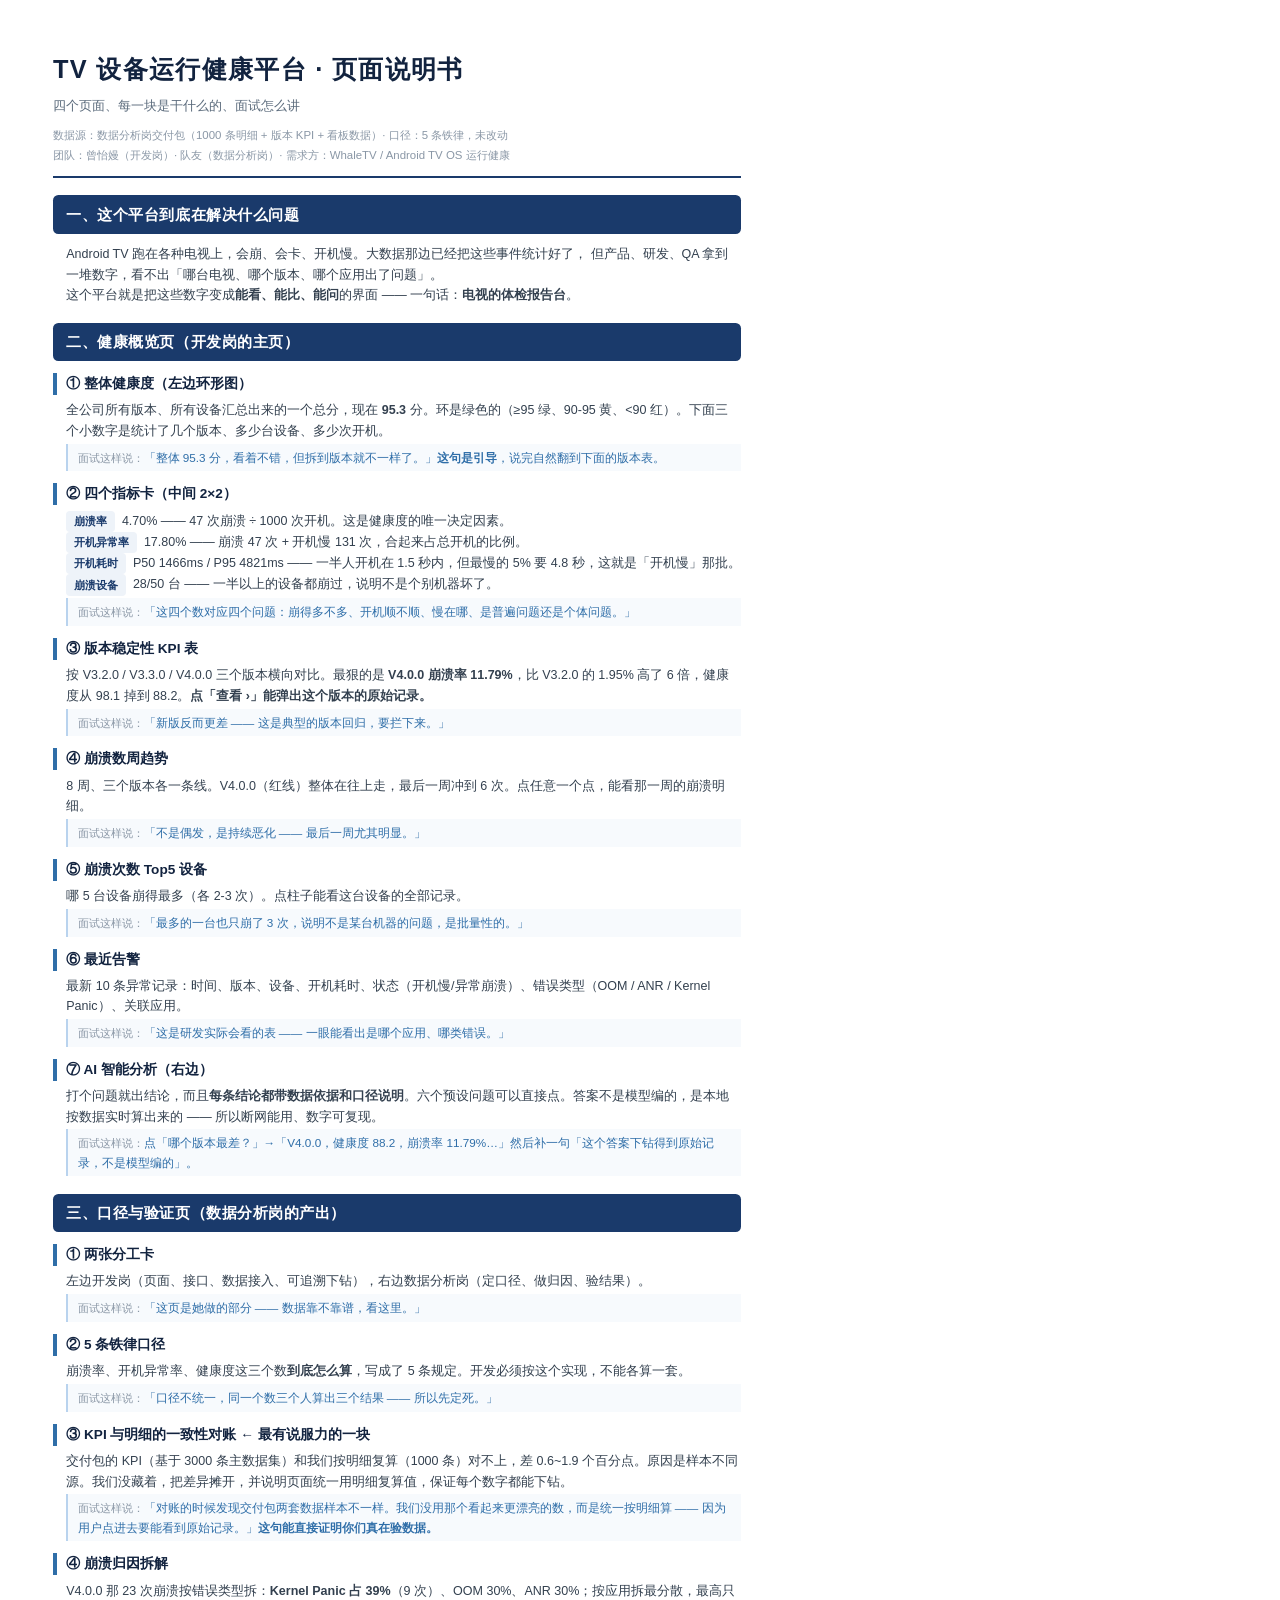
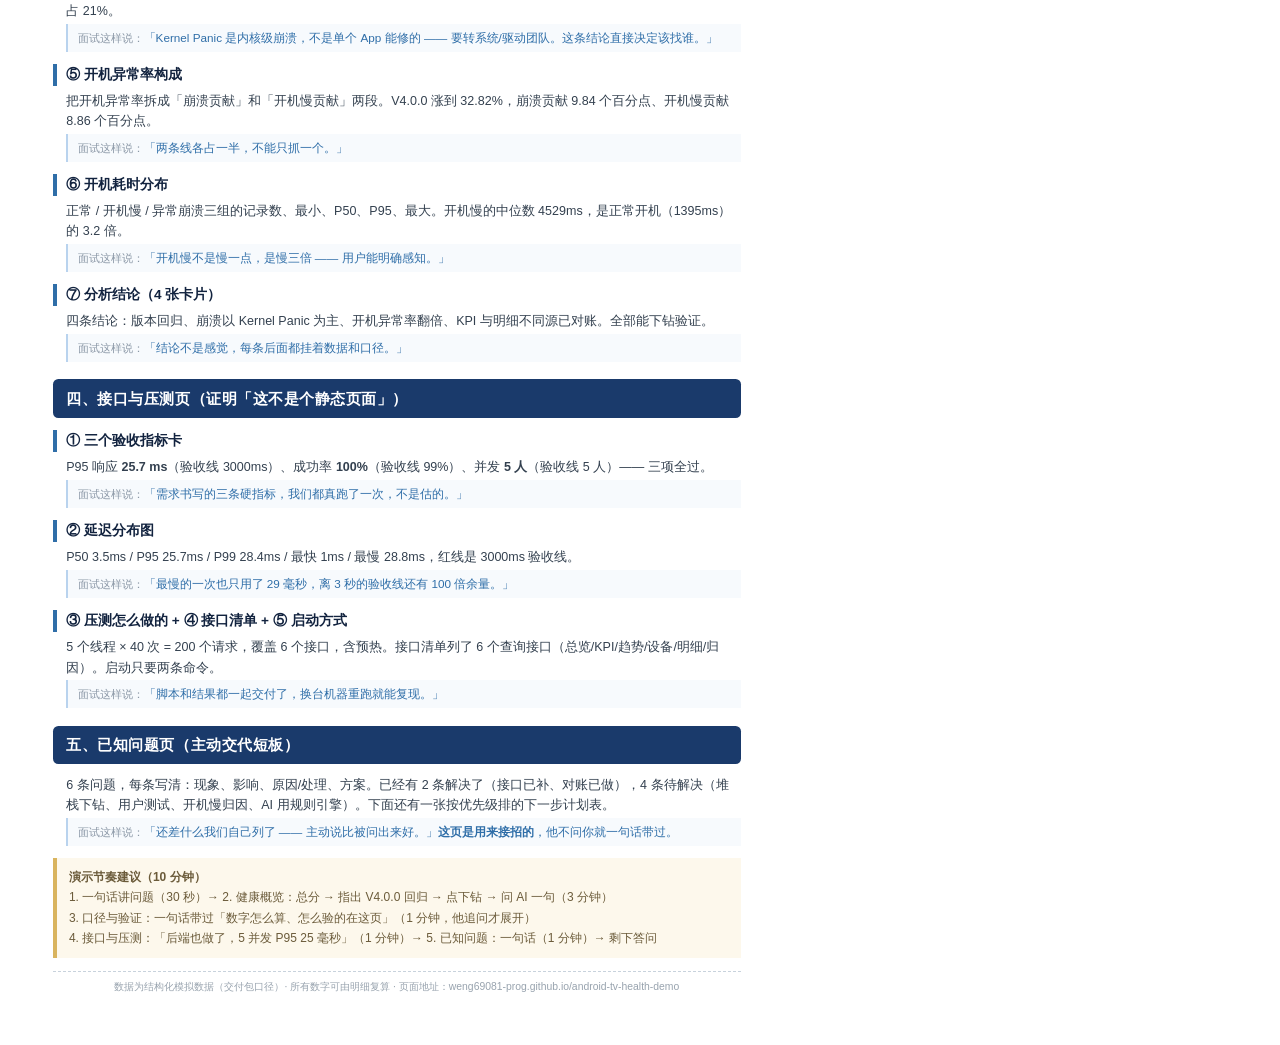
==== guide.html @ fd3b83c3 "add guide.html" ====
<!DOCTYPE html>
<html lang="zh-CN">
<head>
<meta charset="UTF-8">
<style>
  @page { size:A4; margin:0; }
  *{margin:0;padding:0;box-sizing:border-box;}
  body{font-family:"Microsoft YaHei","PingFang SC",sans-serif;width:210mm;color:#22272e;
       font-size:9.6pt;line-height:1.62;padding:13mm 14mm;}
  .cover{border-bottom:2.2pt solid #1a3a6b;padding-bottom:8pt;margin-bottom:11pt;}
  .cover h1{font-size:19pt;color:#12233f;letter-spacing:1pt;}
  .cover .sub{font-size:10pt;color:#5b6b7c;margin-top:4pt;}
  .cover .meta{font-size:8.6pt;color:#8a97a6;margin-top:7pt;line-height:1.7;}

  h2{font-size:11.6pt;color:#fff;background:#1a3a6b;padding:5pt 10pt;border-radius:4pt;
     margin:13pt 0 8pt;letter-spacing:.4pt;}
  h3{font-size:10.2pt;color:#12233f;margin:9pt 0 4pt;padding-left:7pt;border-left:3pt solid #2f6ea8;}
  .blk{margin-bottom:7pt;padding-left:10pt;}
  .blk .n{display:inline-block;background:#eef3f9;color:#1a3a6b;font-weight:700;font-size:8.6pt;
          padding:1pt 6pt;border-radius:3pt;margin-right:5pt;}
  .blk .what{font-size:9.4pt;color:#33404f;}
  .blk .say{margin-top:2pt;font-size:8.8pt;color:#2f6ea8;background:#f7fafd;
            border-left:2pt solid #b9d3ee;padding:3pt 7pt;}
  .blk .say::before{content:"面试这样说：";color:#8a97a6;font-size:8.2pt;}
  .tip{background:#fdf8ec;border-left:3pt solid #d9b45e;padding:7pt 9pt;font-size:9pt;
       color:#6b5b3a;margin:9pt 0;line-height:1.7;}
  .foot{margin-top:10pt;border-top:.5pt dashed #c8d2dc;padding-top:5pt;
        font-size:7.8pt;color:#98a3ae;text-align:center;}
  table{width:100%;border-collapse:collapse;font-size:8.8pt;margin-top:5pt;}
  th{background:#eef3f9;color:#1a3a6b;text-align:left;padding:4pt 7pt;font-weight:600;}
  td{padding:4pt 7pt;border-bottom:.5pt solid #eef2f7;vertical-align:top;}
</style>
</head>
<body>

<div class="cover">
  <h1>TV 设备运行健康平台 · 页面说明书</h1>
  <div class="sub">四个页面、每一块是干什么的、面试怎么讲</div>
  <div class="meta">
    数据源：数据分析岗交付包（1000 条明细 + 版本 KPI + 看板数据）· 口径：5 条铁律，未改动<br>
    团队：曾怡嫚（开发岗）· 队友（数据分析岗）· 需求方：WhaleTV / Android TV OS 运行健康
  </div>
</div>

<h2>一、这个平台到底在解决什么问题</h2>
<div class="blk">
  <div class="what">
    Android TV 跑在各种电视上，会崩、会卡、开机慢。大数据那边已经把这些事件统计好了，
    但产品、研发、QA 拿到一堆数字，看不出「哪台电视、哪个版本、哪个应用出了问题」。<br>
    这个平台就是把这些数字变成<b>能看、能比、能问</b>的界面 —— 一句话：<b>电视的体检报告台</b>。
  </div>
</div>

<h2>二、健康概览页（开发岗的主页）</h2>

<h3>① 整体健康度（左边环形图）</h3>
<div class="blk">
  <div class="what">全公司所有版本、所有设备汇总出来的一个总分，现在 <b>95.3</b> 分。环是绿色的（≥95 绿、90-95 黄、&lt;90 红）。下面三个小数字是统计了几个版本、多少台设备、多少次开机。</div>
  <div class="say">「整体 95.3 分，看着不错，但拆到版本就不一样了。」<b>这句是引导</b>，说完自然翻到下面的版本表。</div>
</div>

<h3>② 四个指标卡（中间 2×2）</h3>
<div class="blk">
  <div class="what">
    <span class="n">崩溃率</span>4.70% —— 47 次崩溃 ÷ 1000 次开机。这是健康度的唯一决定因素。<br>
    <span class="n">开机异常率</span>17.80% —— 崩溃 47 次 + 开机慢 131 次，合起来占总开机的比例。<br>
    <span class="n">开机耗时</span>P50 1466ms / P95 4821ms —— 一半人开机在 1.5 秒内，但最慢的 5% 要 4.8 秒，这就是「开机慢」那批。<br>
    <span class="n">崩溃设备</span>28/50 台 —— 一半以上的设备都崩过，说明不是个别机器坏了。
  </div>
  <div class="say">「这四个数对应四个问题：崩得多不多、开机顺不顺、慢在哪、是普遍问题还是个体问题。」</div>
</div>

<h3>③ 版本稳定性 KPI 表</h3>
<div class="blk">
  <div class="what">按 V3.2.0 / V3.3.0 / V4.0.0 三个版本横向对比。最狠的是 <b>V4.0.0 崩溃率 11.79%</b>，比 V3.2.0 的 1.95% 高了 6 倍，健康度从 98.1 掉到 88.2。<b>点「查看 ›」能弹出这个版本的原始记录。</b></div>
  <div class="say">「新版反而更差 —— 这是典型的版本回归，要拦下来。」</div>
</div>

<h3>④ 崩溃数周趋势</h3>
<div class="blk">
  <div class="what">8 周、三个版本各一条线。V4.0.0（红线）整体在往上走，最后一周冲到 6 次。点任意一个点，能看那一周的崩溃明细。</div>
  <div class="say">「不是偶发，是持续恶化 —— 最后一周尤其明显。」</div>
</div>

<h3>⑤ 崩溃次数 Top5 设备</h3>
<div class="blk">
  <div class="what">哪 5 台设备崩得最多（各 2-3 次）。点柱子能看这台设备的全部记录。</div>
  <div class="say">「最多的一台也只崩了 3 次，说明不是某台机器的问题，是批量性的。」</div>
</div>

<h3>⑥ 最近告警</h3>
<div class="blk">
  <div class="what">最新 10 条异常记录：时间、版本、设备、开机耗时、状态（开机慢/异常崩溃）、错误类型（OOM / ANR / Kernel Panic）、关联应用。</div>
  <div class="say">「这是研发实际会看的表 —— 一眼能看出是哪个应用、哪类错误。」</div>
</div>

<h3>⑦ AI 智能分析（右边）</h3>
<div class="blk">
  <div class="what">打个问题就出结论，而且<b>每条结论都带数据依据和口径说明</b>。六个预设问题可以直接点。答案不是模型编的，是本地按数据实时算出来的 —— 所以断网能用、数字可复现。</div>
  <div class="say">点「哪个版本最差？」→「V4.0.0，健康度 88.2，崩溃率 11.79%…」然后补一句「这个答案下钻得到原始记录，不是模型编的」。</div>
</div>

<h2>三、口径与验证页（数据分析岗的产出）</h2>

<h3>① 两张分工卡</h3>
<div class="blk">
  <div class="what">左边开发岗（页面、接口、数据接入、可追溯下钻），右边数据分析岗（定口径、做归因、验结果）。</div>
  <div class="say">「这页是她做的部分 —— 数据靠不靠谱，看这里。」</div>
</div>

<h3>② 5 条铁律口径</h3>
<div class="blk">
  <div class="what">崩溃率、开机异常率、健康度这三个数<b>到底怎么算</b>，写成了 5 条规定。开发必须按这个实现，不能各算一套。</div>
  <div class="say">「口径不统一，同一个数三个人算出三个结果 —— 所以先定死。」</div>
</div>

<h3>③ KPI 与明细的一致性对账 ← 最有说服力的一块</h3>
<div class="blk">
  <div class="what">交付包的 KPI（基于 3000 条主数据集）和我们按明细复算（1000 条）对不上，差 0.6~1.9 个百分点。原因是样本不同源。我们没藏着，把差异摊开，并说明页面统一用明细复算值，保证每个数字都能下钻。</div>
  <div class="say">「对账的时候发现交付包两套数据样本不一样。我们没用那个看起来更漂亮的数，而是统一按明细算 —— 因为用户点进去要能看到原始记录。」<b>这句能直接证明你们真在验数据。</b></div>
</div>

<h3>④ 崩溃归因拆解</h3>
<div class="blk">
  <div class="what">V4.0.0 那 23 次崩溃按错误类型拆：<b>Kernel Panic 占 39%</b>（9 次）、OOM 30%、ANR 30%；按应用拆最分散，最高只占 21%。</div>
  <div class="say">「Kernel Panic 是内核级崩溃，不是单个 App 能修的 —— 要转系统/驱动团队。这条结论直接决定该找谁。」</div>
</div>

<h3>⑤ 开机异常率构成</h3>
<div class="blk">
  <div class="what">把开机异常率拆成「崩溃贡献」和「开机慢贡献」两段。V4.0.0 涨到 32.82%，崩溃贡献 9.84 个百分点、开机慢贡献 8.86 个百分点。</div>
  <div class="say">「两条线各占一半，不能只抓一个。」</div>
</div>

<h3>⑥ 开机耗时分布</h3>
<div class="blk">
  <div class="what">正常 / 开机慢 / 异常崩溃三组的记录数、最小、P50、P95、最大。开机慢的中位数 4529ms，是正常开机（1395ms）的 3.2 倍。</div>
  <div class="say">「开机慢不是慢一点，是慢三倍 —— 用户能明确感知。」</div>
</div>

<h3>⑦ 分析结论（4 张卡片）</h3>
<div class="blk">
  <div class="what">四条结论：版本回归、崩溃以 Kernel Panic 为主、开机异常率翻倍、KPI 与明细不同源已对账。全部能下钻验证。</div>
  <div class="say">「结论不是感觉，每条后面都挂着数据和口径。」</div>
</div>

<h2>四、接口与压测页（证明「这不是个静态页面」）</h2>

<h3>① 三个验收指标卡</h3>
<div class="blk">
  <div class="what">P95 响应 <b>25.7 ms</b>（验收线 3000ms）、成功率 <b>100%</b>（验收线 99%）、并发 <b>5 人</b>（验收线 5 人）—— 三项全过。</div>
  <div class="say">「需求书写的三条硬指标，我们都真跑了一次，不是估的。」</div>
</div>

<h3>② 延迟分布图</h3>
<div class="blk">
  <div class="what">P50 3.5ms / P95 25.7ms / P99 28.4ms / 最快 1ms / 最慢 28.8ms，红线是 3000ms 验收线。</div>
  <div class="say">「最慢的一次也只用了 29 毫秒，离 3 秒的验收线还有 100 倍余量。」</div>
</div>

<h3>③ 压测怎么做的 + ④ 接口清单 + ⑤ 启动方式</h3>
<div class="blk">
  <div class="what">5 个线程 × 40 次 = 200 个请求，覆盖 6 个接口，含预热。接口清单列了 6 个查询接口（总览/KPI/趋势/设备/明细/归因）。启动只要两条命令。</div>
  <div class="say">「脚本和结果都一起交付了，换台机器重跑就能复现。」</div>
</div>

<h2>五、已知问题页（主动交代短板）</h2>
<div class="blk">
  <div class="what">6 条问题，每条写清：现象、影响、原因/处理、方案。已经有 2 条解决了（接口已补、对账已做），4 条待解决（堆栈下钻、用户测试、开机慢归因、AI 用规则引擎）。下面还有一张按优先级排的下一步计划表。</div>
  <div class="say">「还差什么我们自己列了 —— 主动说比被问出来好。」<b>这页是用来接招的</b>，他不问你就一句话带过。</div>
</div>

<div class="tip">
  <b>演示节奏建议（10 分钟）</b><br>
  1. 一句话讲问题（30 秒）→ 2. 健康概览：总分 → 指出 V4.0.0 回归 → 点下钻 → 问 AI 一句（3 分钟）<br>
  3. 口径与验证：一句话带过「数字怎么算、怎么验的在这页」（1 分钟，他追问才展开）<br>
  4. 接口与压测：「后端也做了，5 并发 P95 25 毫秒」（1 分钟）→ 5. 已知问题：一句话（1 分钟）→ 剩下答问
</div>

<div class="foot">
  数据为结构化模拟数据（交付包口径）· 所有数字可由明细复算 · 页面地址：weng69081-prog.github.io/android-tv-health-demo
</div>

</body>
</html>
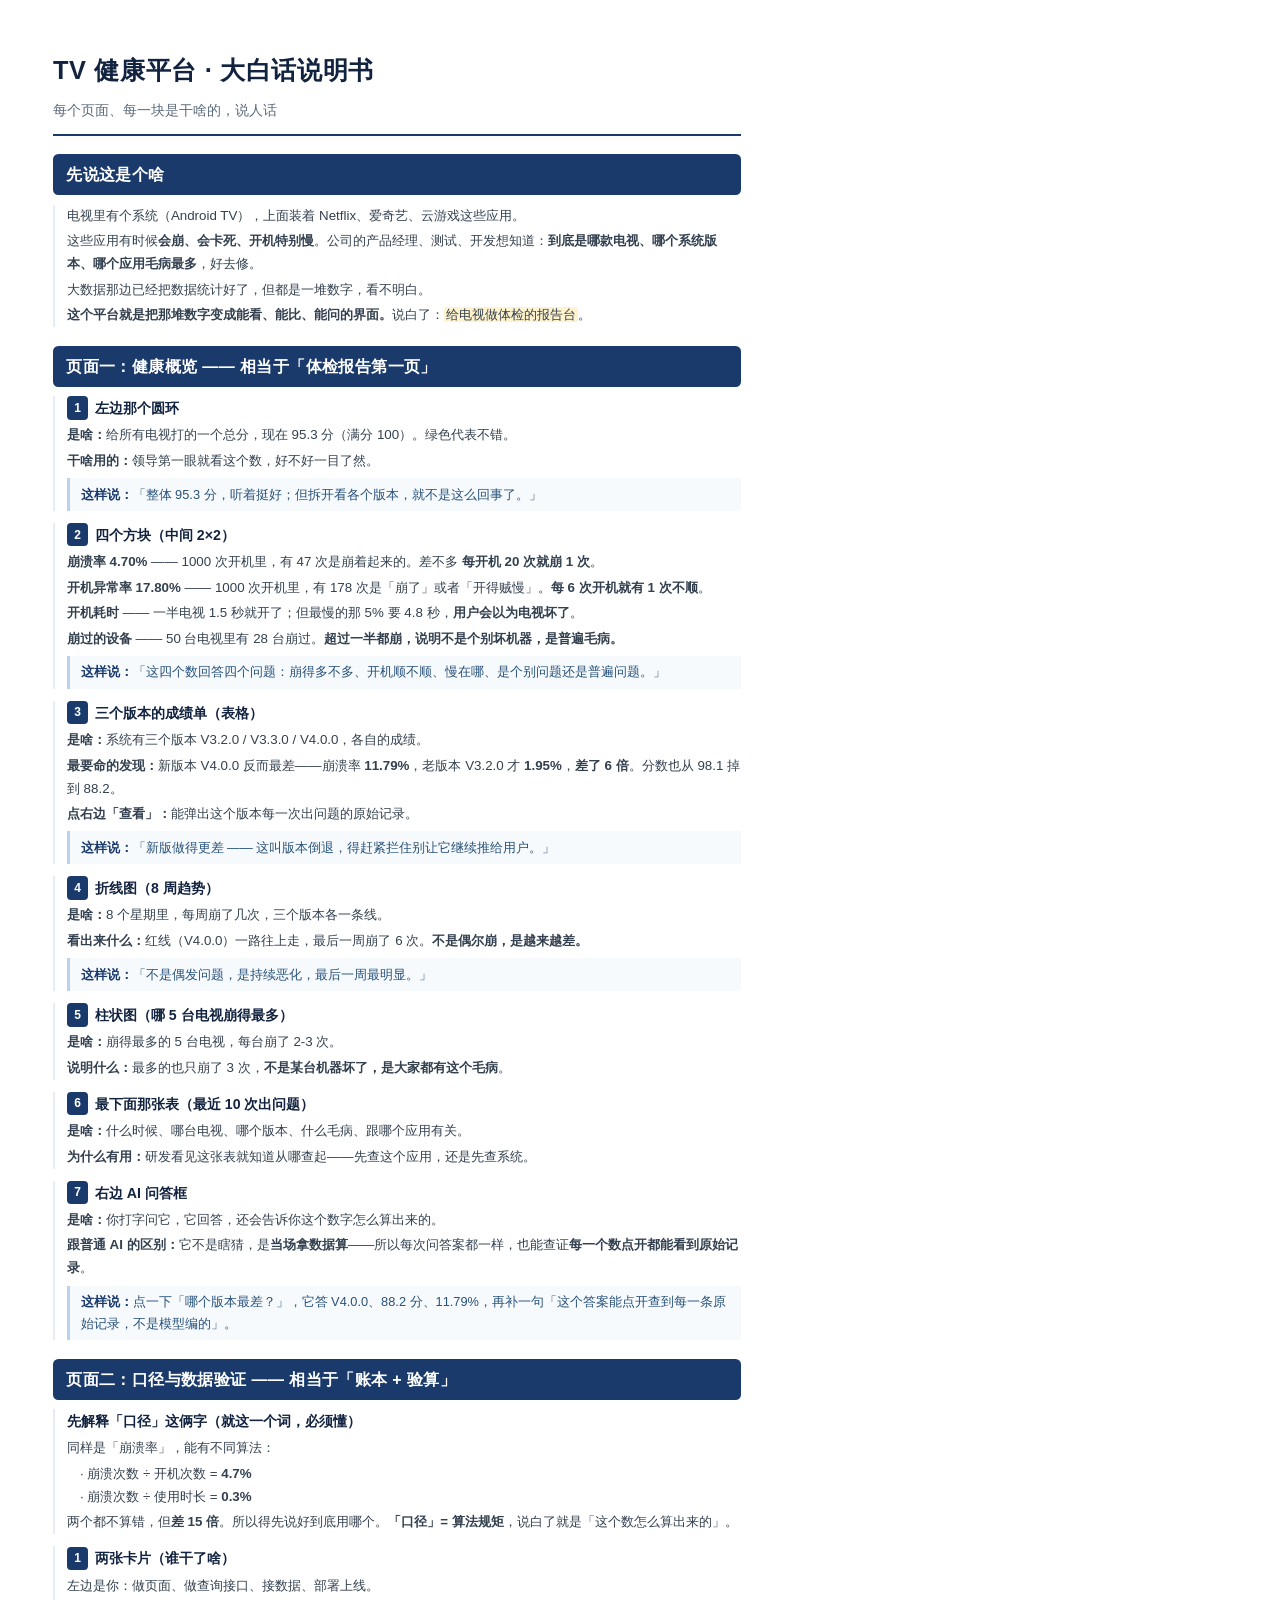
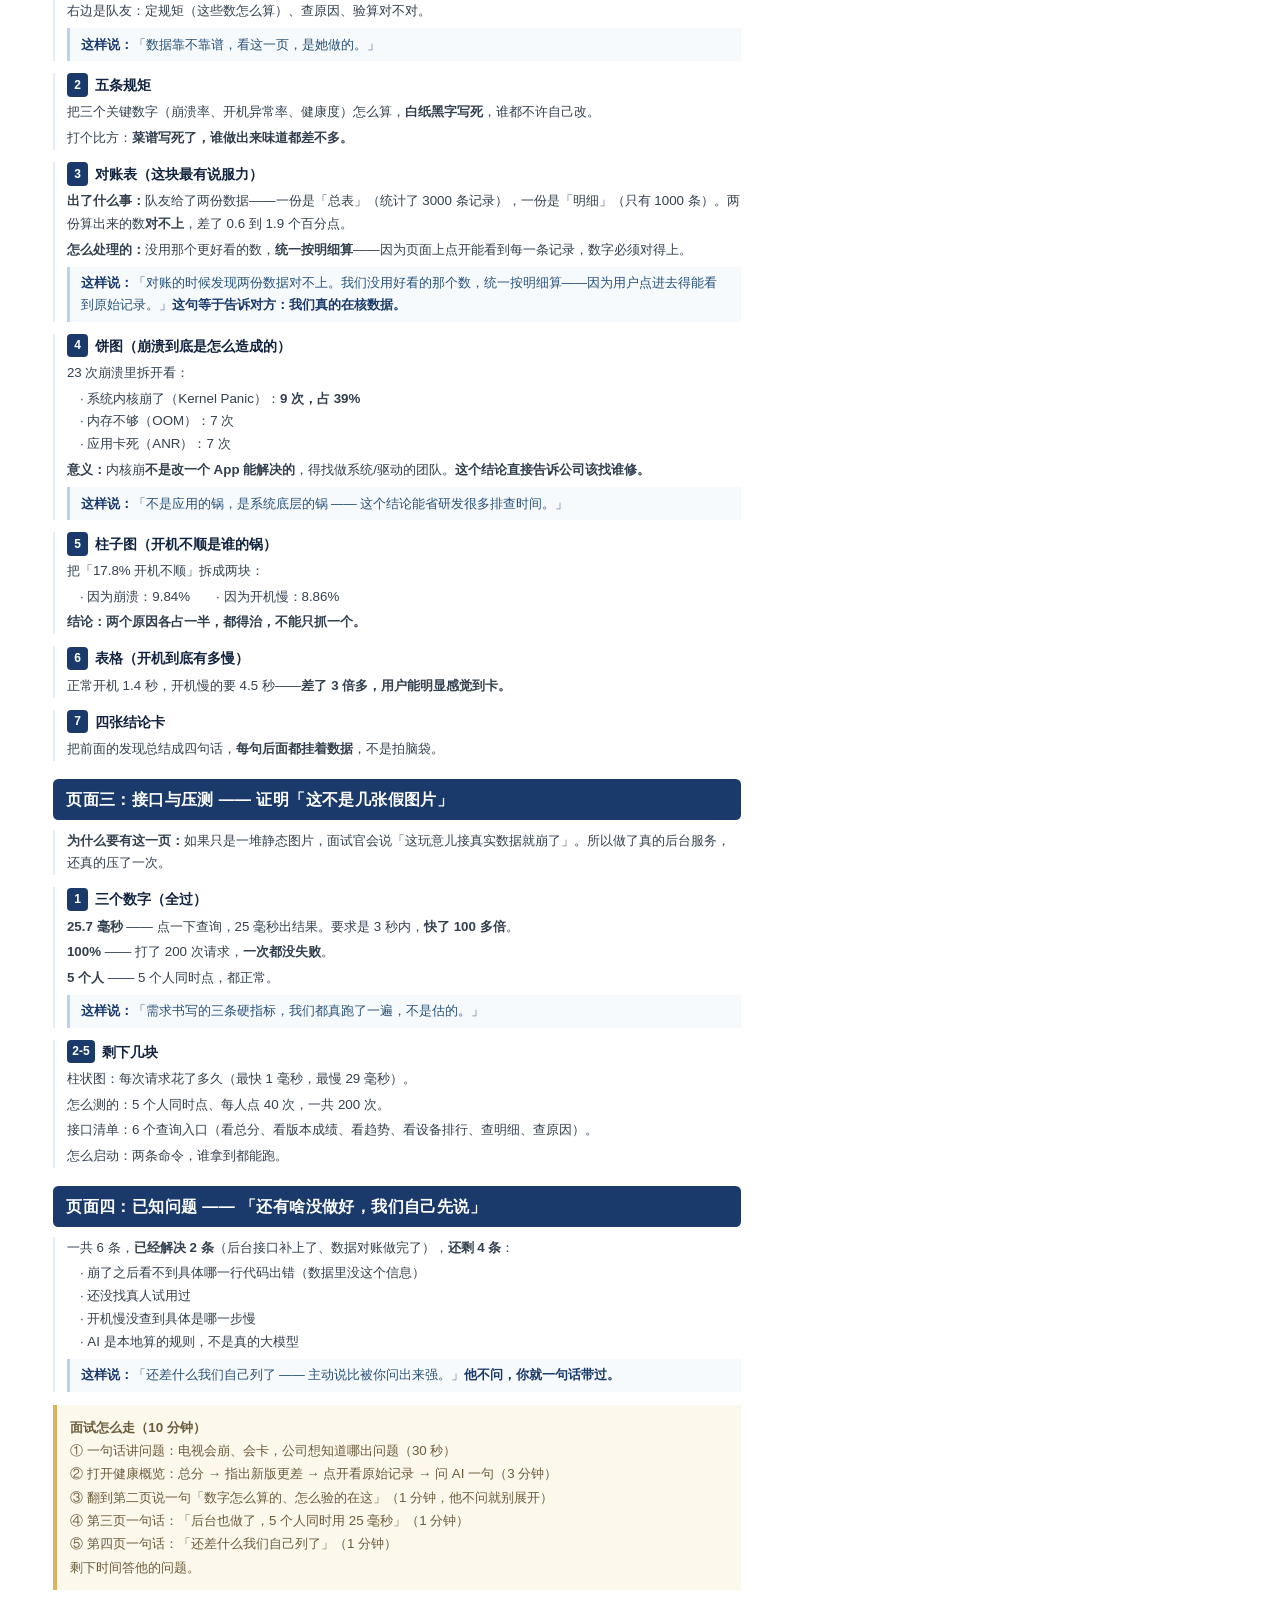
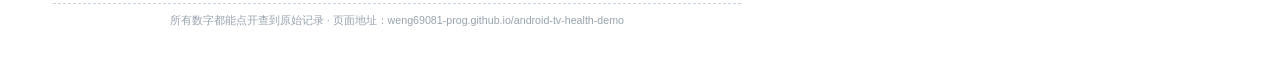
==== commit fda14310: "add guide.html" ====
--- a/guide.html
+++ b/guide.html
@@ -6,180 +6,192 @@
   @page { size:A4; margin:0; }
   *{margin:0;padding:0;box-sizing:border-box;}
   body{font-family:"Microsoft YaHei","PingFang SC",sans-serif;width:210mm;color:#22272e;
-       font-size:9.6pt;line-height:1.62;padding:13mm 14mm;}
-  .cover{border-bottom:2.2pt solid #1a3a6b;padding-bottom:8pt;margin-bottom:11pt;}
-  .cover h1{font-size:19pt;color:#12233f;letter-spacing:1pt;}
-  .cover .sub{font-size:10pt;color:#5b6b7c;margin-top:4pt;}
-  .cover .meta{font-size:8.6pt;color:#8a97a6;margin-top:7pt;line-height:1.7;}
+       font-size:10.2pt;line-height:1.72;padding:13mm 14mm;}
+  .cover{border-bottom:2.2pt solid #1a3a6b;padding-bottom:8pt;margin-bottom:10pt;}
+  .cover h1{font-size:19pt;color:#12233f;letter-spacing:.5pt;}
+  .cover .sub{font-size:10.4pt;color:#5b6b7c;margin-top:5pt;}
 
-  h2{font-size:11.6pt;color:#fff;background:#1a3a6b;padding:5pt 10pt;border-radius:4pt;
-     margin:13pt 0 8pt;letter-spacing:.4pt;}
-  h3{font-size:10.2pt;color:#12233f;margin:9pt 0 4pt;padding-left:7pt;border-left:3pt solid #2f6ea8;}
-  .blk{margin-bottom:7pt;padding-left:10pt;}
-  .blk .n{display:inline-block;background:#eef3f9;color:#1a3a6b;font-weight:700;font-size:8.6pt;
-          padding:1pt 6pt;border-radius:3pt;margin-right:5pt;}
-  .blk .what{font-size:9.4pt;color:#33404f;}
-  .blk .say{margin-top:2pt;font-size:8.8pt;color:#2f6ea8;background:#f7fafd;
-            border-left:2pt solid #b9d3ee;padding:3pt 7pt;}
-  .blk .say::before{content:"面试这样说：";color:#8a97a6;font-size:8.2pt;}
-  .tip{background:#fdf8ec;border-left:3pt solid #d9b45e;padding:7pt 9pt;font-size:9pt;
-       color:#6b5b3a;margin:9pt 0;line-height:1.7;}
+  h2{font-size:12pt;color:#fff;background:#1a3a6b;padding:5pt 10pt;border-radius:4pt;
+     margin:14pt 0 7pt;letter-spacing:.3pt;}
+  .blk{margin-bottom:9pt;padding-left:9pt;border-left:2pt solid #e3ecf7;}
+  .blk h4{font-size:10.6pt;color:#12233f;margin-bottom:3pt;}
+  .blk p{font-size:10pt;color:#33404f;margin-bottom:2pt;}
+  .num{display:inline-block;background:#1a3a6b;color:#fff;font-size:9pt;font-weight:700;
+       min-width:16pt;text-align:center;padding:1pt 4pt;border-radius:3pt;margin-right:5pt;vertical-align:1pt;}
+  .say{background:#f7fafd;border-left:2.5pt solid #b9d3ee;padding:4pt 8pt;margin-top:4pt;
+       font-size:9.6pt;color:#28527a;}
+  .say b{color:#1a3a6b;}
+  .tip{background:#fdf8ec;border-left:3pt solid #d9b45e;padding:8pt 10pt;font-size:10pt;
+       color:#6b5b3a;margin:10pt 0;line-height:1.75;}
   .foot{margin-top:10pt;border-top:.5pt dashed #c8d2dc;padding-top:5pt;
-        font-size:7.8pt;color:#98a3ae;text-align:center;}
-  table{width:100%;border-collapse:collapse;font-size:8.8pt;margin-top:5pt;}
-  th{background:#eef3f9;color:#1a3a6b;text-align:left;padding:4pt 7pt;font-weight:600;}
-  td{padding:4pt 7pt;border-bottom:.5pt solid #eef2f7;vertical-align:top;}
+        font-size:8pt;color:#98a3ae;text-align:center;}
+  .hl{background:#fff3cd;padding:0 2px;border-radius:2px;}
 </style>
 </head>
 <body>
 
 <div class="cover">
-  <h1>TV 设备运行健康平台 · 页面说明书</h1>
-  <div class="sub">四个页面、每一块是干什么的、面试怎么讲</div>
-  <div class="meta">
-    数据源：数据分析岗交付包（1000 条明细 + 版本 KPI + 看板数据）· 口径：5 条铁律，未改动<br>
-    团队：曾怡嫚（开发岗）· 队友（数据分析岗）· 需求方：WhaleTV / Android TV OS 运行健康
-  </div>
+  <h1>TV 健康平台 · 大白话说明书</h1>
+  <div class="sub">每个页面、每一块是干啥的，说人话</div>
 </div>
 
-<h2>一、这个平台到底在解决什么问题</h2>
+<h2>先说这是个啥</h2>
 <div class="blk">
-  <div class="what">
-    Android TV 跑在各种电视上，会崩、会卡、开机慢。大数据那边已经把这些事件统计好了，
-    但产品、研发、QA 拿到一堆数字，看不出「哪台电视、哪个版本、哪个应用出了问题」。<br>
-    这个平台就是把这些数字变成<b>能看、能比、能问</b>的界面 —— 一句话：<b>电视的体检报告台</b>。
-  </div>
+  <p>电视里有个系统（Android TV），上面装着 Netflix、爱奇艺、云游戏这些应用。</p>
+  <p>这些应用有时候<b>会崩、会卡死、开机特别慢</b>。公司的产品经理、测试、开发想知道：<b>到底是哪款电视、哪个系统版本、哪个应用毛病最多</b>，好去修。</p>
+  <p>大数据那边已经把数据统计好了，但都是一堆数字，看不明白。</p>
+  <p><b>这个平台就是把那堆数字变成能看、能比、能问的界面。</b>说白了：<span class="hl">给电视做体检的报告台</span>。</p>
 </div>
 
-<h2>二、健康概览页（开发岗的主页）</h2>
+<h2>页面一：健康概览 —— 相当于「体检报告第一页」</h2>
 
-<h3>① 整体健康度（左边环形图）</h3>
 <div class="blk">
-  <div class="what">全公司所有版本、所有设备汇总出来的一个总分，现在 <b>95.3</b> 分。环是绿色的（≥95 绿、90-95 黄、&lt;90 红）。下面三个小数字是统计了几个版本、多少台设备、多少次开机。</div>
-  <div class="say">「整体 95.3 分，看着不错，但拆到版本就不一样了。」<b>这句是引导</b>，说完自然翻到下面的版本表。</div>
+  <h4><span class="num">1</span>左边那个圆环</h4>
+  <p><b>是啥：</b>给所有电视打的一个总分，现在 95.3 分（满分 100）。绿色代表不错。</p>
+  <p><b>干啥用的：</b>领导第一眼就看这个数，好不好一目了然。</p>
+  <div class="say"><b>这样说：</b>「整体 95.3 分，听着挺好；但拆开看各个版本，就不是这么回事了。」</div>
 </div>
 
-<h3>② 四个指标卡（中间 2×2）</h3>
 <div class="blk">
-  <div class="what">
-    <span class="n">崩溃率</span>4.70% —— 47 次崩溃 ÷ 1000 次开机。这是健康度的唯一决定因素。<br>
-    <span class="n">开机异常率</span>17.80% —— 崩溃 47 次 + 开机慢 131 次，合起来占总开机的比例。<br>
-    <span class="n">开机耗时</span>P50 1466ms / P95 4821ms —— 一半人开机在 1.5 秒内，但最慢的 5% 要 4.8 秒，这就是「开机慢」那批。<br>
-    <span class="n">崩溃设备</span>28/50 台 —— 一半以上的设备都崩过，说明不是个别机器坏了。
-  </div>
-  <div class="say">「这四个数对应四个问题：崩得多不多、开机顺不顺、慢在哪、是普遍问题还是个体问题。」</div>
+  <h4><span class="num">2</span>四个方块（中间 2×2）</h4>
+  <p><b>崩溃率 4.70%</b> —— 1000 次开机里，有 47 次是崩着起来的。差不多 <b>每开机 20 次就崩 1 次</b>。</p>
+  <p><b>开机异常率 17.80%</b> —— 1000 次开机里，有 178 次是「崩了」或者「开得贼慢」。<b>每 6 次开机就有 1 次不顺</b>。</p>
+  <p><b>开机耗时</b> —— 一半电视 1.5 秒就开了；但最慢的那 5% 要 4.8 秒，<b>用户会以为电视坏了</b>。</p>
+  <p><b>崩过的设备</b> —— 50 台电视里有 28 台崩过。<b>超过一半都崩，说明不是个别坏机器，是普遍毛病。</b></p>
+  <div class="say"><b>这样说：</b>「这四个数回答四个问题：崩得多不多、开机顺不顺、慢在哪、是个别问题还是普遍问题。」</div>
 </div>
 
-<h3>③ 版本稳定性 KPI 表</h3>
 <div class="blk">
-  <div class="what">按 V3.2.0 / V3.3.0 / V4.0.0 三个版本横向对比。最狠的是 <b>V4.0.0 崩溃率 11.79%</b>，比 V3.2.0 的 1.95% 高了 6 倍，健康度从 98.1 掉到 88.2。<b>点「查看 ›」能弹出这个版本的原始记录。</b></div>
-  <div class="say">「新版反而更差 —— 这是典型的版本回归，要拦下来。」</div>
+  <h4><span class="num">3</span>三个版本的成绩单（表格）</h4>
+  <p><b>是啥：</b>系统有三个版本 V3.2.0 / V3.3.0 / V4.0.0，各自的成绩。</p>
+  <p><b>最要命的发现：</b>新版本 V4.0.0 反而最差——崩溃率 <b>11.79%</b>，老版本 V3.2.0 才 <b>1.95%</b>，<b>差了 6 倍</b>。分数也从 98.1 掉到 88.2。</p>
+  <p><b>点右边「查看」：</b>能弹出这个版本每一次出问题的原始记录。</p>
+  <div class="say"><b>这样说：</b>「新版做得更差 —— 这叫版本倒退，得赶紧拦住别让它继续推给用户。」</div>
 </div>
 
-<h3>④ 崩溃数周趋势</h3>
 <div class="blk">
-  <div class="what">8 周、三个版本各一条线。V4.0.0（红线）整体在往上走，最后一周冲到 6 次。点任意一个点，能看那一周的崩溃明细。</div>
-  <div class="say">「不是偶发，是持续恶化 —— 最后一周尤其明显。」</div>
+  <h4><span class="num">4</span>折线图（8 周趋势）</h4>
+  <p><b>是啥：</b>8 个星期里，每周崩了几次，三个版本各一条线。</p>
+  <p><b>看出来什么：</b>红线（V4.0.0）一路往上走，最后一周崩了 6 次。<b>不是偶尔崩，是越来越差。</b></p>
+  <div class="say"><b>这样说：</b>「不是偶发问题，是持续恶化，最后一周最明显。」</div>
 </div>
 
-<h3>⑤ 崩溃次数 Top5 设备</h3>
 <div class="blk">
-  <div class="what">哪 5 台设备崩得最多（各 2-3 次）。点柱子能看这台设备的全部记录。</div>
-  <div class="say">「最多的一台也只崩了 3 次，说明不是某台机器的问题，是批量性的。」</div>
+  <h4><span class="num">5</span>柱状图（哪 5 台电视崩得最多）</h4>
+  <p><b>是啥：</b>崩得最多的 5 台电视，每台崩了 2-3 次。</p>
+  <p><b>说明什么：</b>最多的也只崩了 3 次，<b>不是某台机器坏了，是大家都有这个毛病</b>。</p>
 </div>
 
-<h3>⑥ 最近告警</h3>
 <div class="blk">
-  <div class="what">最新 10 条异常记录：时间、版本、设备、开机耗时、状态（开机慢/异常崩溃）、错误类型（OOM / ANR / Kernel Panic）、关联应用。</div>
-  <div class="say">「这是研发实际会看的表 —— 一眼能看出是哪个应用、哪类错误。」</div>
+  <h4><span class="num">6</span>最下面那张表（最近 10 次出问题）</h4>
+  <p><b>是啥：</b>什么时候、哪台电视、哪个版本、什么毛病、跟哪个应用有关。</p>
+  <p><b>为什么有用：</b>研发看见这张表就知道从哪查起——先查这个应用，还是先查系统。</p>
 </div>
 
-<h3>⑦ AI 智能分析（右边）</h3>
 <div class="blk">
-  <div class="what">打个问题就出结论，而且<b>每条结论都带数据依据和口径说明</b>。六个预设问题可以直接点。答案不是模型编的，是本地按数据实时算出来的 —— 所以断网能用、数字可复现。</div>
-  <div class="say">点「哪个版本最差？」→「V4.0.0，健康度 88.2，崩溃率 11.79%…」然后补一句「这个答案下钻得到原始记录，不是模型编的」。</div>
+  <h4><span class="num">7</span>右边 AI 问答框</h4>
+  <p><b>是啥：</b>你打字问它，它回答，还会告诉你这个数字怎么算出来的。</p>
+  <p><b>跟普通 AI 的区别：</b>它不是瞎猜，是<b>当场拿数据算</b>——所以每次问答案都一样，也能查证<b>每一个数点开都能看到原始记录</b>。</p>
+  <div class="say"><b>这样说：</b>点一下「哪个版本最差？」，它答 V4.0.0、88.2 分、11.79%，再补一句「这个答案能点开查到每一条原始记录，不是模型编的」。</div>
 </div>
 
-<h2>三、口径与验证页（数据分析岗的产出）</h2>
+<h2>页面二：口径与数据验证 —— 相当于「账本 + 验算」</h2>
 
-<h3>① 两张分工卡</h3>
 <div class="blk">
-  <div class="what">左边开发岗（页面、接口、数据接入、可追溯下钻），右边数据分析岗（定口径、做归因、验结果）。</div>
-  <div class="say">「这页是她做的部分 —— 数据靠不靠谱，看这里。」</div>
+  <h4>先解释「口径」这俩字（就这一个词，必须懂）</h4>
+  <p>同样是「崩溃率」，能有不同算法：</p>
+  <p>　· 崩溃次数 ÷ 开机次数 = <b>4.7%</b><br>　· 崩溃次数 ÷ 使用时长 = <b>0.3%</b></p>
+  <p>两个都不算错，但<b>差 15 倍</b>。所以得先说好到底用哪个。<b>「口径」= 算法规矩</b>，说白了就是「这个数怎么算出来的」。</p>
 </div>
 
-<h3>② 5 条铁律口径</h3>
 <div class="blk">
-  <div class="what">崩溃率、开机异常率、健康度这三个数<b>到底怎么算</b>，写成了 5 条规定。开发必须按这个实现，不能各算一套。</div>
-  <div class="say">「口径不统一，同一个数三个人算出三个结果 —— 所以先定死。」</div>
+  <h4><span class="num">1</span>两张卡片（谁干了啥）</h4>
+  <p>左边是你：做页面、做查询接口、接数据、部署上线。</p>
+  <p>右边是队友：定规矩（这些数怎么算）、查原因、验算对不对。</p>
+  <div class="say"><b>这样说：</b>「数据靠不靠谱，看这一页，是她做的。」</div>
 </div>
 
-<h3>③ KPI 与明细的一致性对账 ← 最有说服力的一块</h3>
 <div class="blk">
-  <div class="what">交付包的 KPI（基于 3000 条主数据集）和我们按明细复算（1000 条）对不上，差 0.6~1.9 个百分点。原因是样本不同源。我们没藏着，把差异摊开，并说明页面统一用明细复算值，保证每个数字都能下钻。</div>
-  <div class="say">「对账的时候发现交付包两套数据样本不一样。我们没用那个看起来更漂亮的数，而是统一按明细算 —— 因为用户点进去要能看到原始记录。」<b>这句能直接证明你们真在验数据。</b></div>
+  <h4><span class="num">2</span>五条规矩</h4>
+  <p>把三个关键数字（崩溃率、开机异常率、健康度）怎么算，<b>白纸黑字写死</b>，谁都不许自己改。</p>
+  <p>打个比方：<b>菜谱写死了，谁做出来味道都差不多。</b></p>
 </div>
 
-<h3>④ 崩溃归因拆解</h3>
 <div class="blk">
-  <div class="what">V4.0.0 那 23 次崩溃按错误类型拆：<b>Kernel Panic 占 39%</b>（9 次）、OOM 30%、ANR 30%；按应用拆最分散，最高只占 21%。</div>
-  <div class="say">「Kernel Panic 是内核级崩溃，不是单个 App 能修的 —— 要转系统/驱动团队。这条结论直接决定该找谁。」</div>
+  <h4><span class="num">3</span>对账表（这块最有说服力）</h4>
+  <p><b>出了什么事：</b>队友给了两份数据——一份是「总表」（统计了 3000 条记录），一份是「明细」（只有 1000 条）。两份算出来的数<b>对不上</b>，差了 0.6 到 1.9 个百分点。</p>
+  <p><b>怎么处理的：</b>没用那个更好看的数，<b>统一按明细算</b>——因为页面上点开能看到每一条记录，数字必须对得上。</p>
+  <div class="say"><b>这样说：</b>「对账的时候发现两份数据对不上。我们没用好看的那个数，统一按明细算——因为用户点进去得能看到原始记录。」<b>这句等于告诉对方：我们真的在核数据。</b></div>
 </div>
 
-<h3>⑤ 开机异常率构成</h3>
 <div class="blk">
-  <div class="what">把开机异常率拆成「崩溃贡献」和「开机慢贡献」两段。V4.0.0 涨到 32.82%，崩溃贡献 9.84 个百分点、开机慢贡献 8.86 个百分点。</div>
-  <div class="say">「两条线各占一半，不能只抓一个。」</div>
+  <h4><span class="num">4</span>饼图（崩溃到底是怎么造成的）</h4>
+  <p>23 次崩溃里拆开看：</p>
+  <p>　· 系统内核崩了（Kernel Panic）：<b>9 次，占 39%</b><br>　· 内存不够（OOM）：7 次<br>　· 应用卡死（ANR）：7 次</p>
+  <p><b>意义：</b>内核崩<b>不是改一个 App 能解决的</b>，得找做系统/驱动的团队。<b>这个结论直接告诉公司该找谁修。</b></p>
+  <div class="say"><b>这样说：</b>「不是应用的锅，是系统底层的锅 —— 这个结论能省研发很多排查时间。」</div>
 </div>
 
-<h3>⑥ 开机耗时分布</h3>
 <div class="blk">
-  <div class="what">正常 / 开机慢 / 异常崩溃三组的记录数、最小、P50、P95、最大。开机慢的中位数 4529ms，是正常开机（1395ms）的 3.2 倍。</div>
-  <div class="say">「开机慢不是慢一点，是慢三倍 —— 用户能明确感知。」</div>
+  <h4><span class="num">5</span>柱子图（开机不顺是谁的锅）</h4>
+  <p>把「17.8% 开机不顺」拆成两块：</p>
+  <p>　· 因为崩溃：9.84%　　· 因为开机慢：8.86%</p>
+  <p><b>结论：两个原因各占一半，都得治，不能只抓一个。</b></p>
 </div>
 
-<h3>⑦ 分析结论（4 张卡片）</h3>
 <div class="blk">
-  <div class="what">四条结论：版本回归、崩溃以 Kernel Panic 为主、开机异常率翻倍、KPI 与明细不同源已对账。全部能下钻验证。</div>
-  <div class="say">「结论不是感觉，每条后面都挂着数据和口径。」</div>
+  <h4><span class="num">6</span>表格（开机到底有多慢）</h4>
+  <p>正常开机 1.4 秒，开机慢的要 4.5 秒——<b>差了 3 倍多，用户能明显感觉到卡。</b></p>
 </div>
 
-<h2>四、接口与压测页（证明「这不是个静态页面」）</h2>
-
-<h3>① 三个验收指标卡</h3>
 <div class="blk">
-  <div class="what">P95 响应 <b>25.7 ms</b>（验收线 3000ms）、成功率 <b>100%</b>（验收线 99%）、并发 <b>5 人</b>（验收线 5 人）—— 三项全过。</div>
-  <div class="say">「需求书写的三条硬指标，我们都真跑了一次，不是估的。」</div>
+  <h4><span class="num">7</span>四张结论卡</h4>
+  <p>把前面的发现总结成四句话，<b>每句后面都挂着数据</b>，不是拍脑袋。</p>
 </div>
 
-<h3>② 延迟分布图</h3>
+<h2>页面三：接口与压测 —— 证明「这不是几张假图片」</h2>
+
 <div class="blk">
-  <div class="what">P50 3.5ms / P95 25.7ms / P99 28.4ms / 最快 1ms / 最慢 28.8ms，红线是 3000ms 验收线。</div>
-  <div class="say">「最慢的一次也只用了 29 毫秒，离 3 秒的验收线还有 100 倍余量。」</div>
+  <p><b>为什么要有这一页：</b>如果只是一堆静态图片，面试官会说「这玩意儿接真实数据就崩了」。所以做了真的后台服务，还真的压了一次。</p>
 </div>
 
-<h3>③ 压测怎么做的 + ④ 接口清单 + ⑤ 启动方式</h3>
 <div class="blk">
-  <div class="what">5 个线程 × 40 次 = 200 个请求，覆盖 6 个接口，含预热。接口清单列了 6 个查询接口（总览/KPI/趋势/设备/明细/归因）。启动只要两条命令。</div>
-  <div class="say">「脚本和结果都一起交付了，换台机器重跑就能复现。」</div>
+  <h4><span class="num">1</span>三个数字（全过）</h4>
+  <p><b>25.7 毫秒</b> —— 点一下查询，25 毫秒出结果。要求是 3 秒内，<b>快了 100 多倍</b>。</p>
+  <p><b>100%</b> —— 打了 200 次请求，<b>一次都没失败</b>。</p>
+  <p><b>5 个人</b> —— 5 个人同时点，都正常。</p>
+  <div class="say"><b>这样说：</b>「需求书写的三条硬指标，我们都真跑了一遍，不是估的。」</div>
 </div>
 
-<h2>五、已知问题页（主动交代短板）</h2>
 <div class="blk">
-  <div class="what">6 条问题，每条写清：现象、影响、原因/处理、方案。已经有 2 条解决了（接口已补、对账已做），4 条待解决（堆栈下钻、用户测试、开机慢归因、AI 用规则引擎）。下面还有一张按优先级排的下一步计划表。</div>
-  <div class="say">「还差什么我们自己列了 —— 主动说比被问出来好。」<b>这页是用来接招的</b>，他不问你就一句话带过。</div>
+  <h4><span class="num">2-5</span>剩下几块</h4>
+  <p>柱状图：每次请求花了多久（最快 1 毫秒，最慢 29 毫秒）。</p>
+  <p>怎么测的：5 个人同时点、每人点 40 次，一共 200 次。</p>
+  <p>接口清单：6 个查询入口（看总分、看版本成绩、看趋势、看设备排行、查明细、查原因）。</p>
+  <p>怎么启动：两条命令，谁拿到都能跑。</p>
+</div>
+
+<h2>页面四：已知问题 —— 「还有啥没做好，我们自己先说」</h2>
+<div class="blk">
+  <p>一共 6 条，<b>已经解决 2 条</b>（后台接口补上了、数据对账做完了），<b>还剩 4 条</b>：</p>
+  <p>　· 崩了之后看不到具体哪一行代码出错（数据里没这个信息）<br>
+     　· 还没找真人试用过<br>
+     　· 开机慢没查到具体是哪一步慢<br>
+     　· AI 是本地算的规则，不是真的大模型</p>
+  <div class="say"><b>这样说：</b>「还差什么我们自己列了 —— 主动说比被你问出来强。」<b>他不问，你就一句话带过。</b></div>
 </div>
 
 <div class="tip">
-  <b>演示节奏建议（10 分钟）</b><br>
-  1. 一句话讲问题（30 秒）→ 2. 健康概览：总分 → 指出 V4.0.0 回归 → 点下钻 → 问 AI 一句（3 分钟）<br>
-  3. 口径与验证：一句话带过「数字怎么算、怎么验的在这页」（1 分钟，他追问才展开）<br>
-  4. 接口与压测：「后端也做了，5 并发 P95 25 毫秒」（1 分钟）→ 5. 已知问题：一句话（1 分钟）→ 剩下答问
+  <b>面试怎么走（10 分钟）</b><br>
+  ① 一句话讲问题：电视会崩、会卡，公司想知道哪出问题（30 秒）<br>
+  ② 打开健康概览：总分 → 指出新版更差 → 点开看原始记录 → 问 AI 一句（3 分钟）<br>
+  ③ 翻到第二页说一句「数字怎么算的、怎么验的在这」（1 分钟，他不问就别展开）<br>
+  ④ 第三页一句话：「后台也做了，5 个人同时用 25 毫秒」（1 分钟）<br>
+  ⑤ 第四页一句话：「还差什么我们自己列了」（1 分钟）<br>
+  剩下时间答他的问题。
 </div>
 
-<div class="foot">
-  数据为结构化模拟数据（交付包口径）· 所有数字可由明细复算 · 页面地址：weng69081-prog.github.io/android-tv-health-demo
-</div>
+<div class="foot">所有数字都能点开查到原始记录 · 页面地址：weng69081-prog.github.io/android-tv-health-demo</div>
 
 </body>
 </html>
